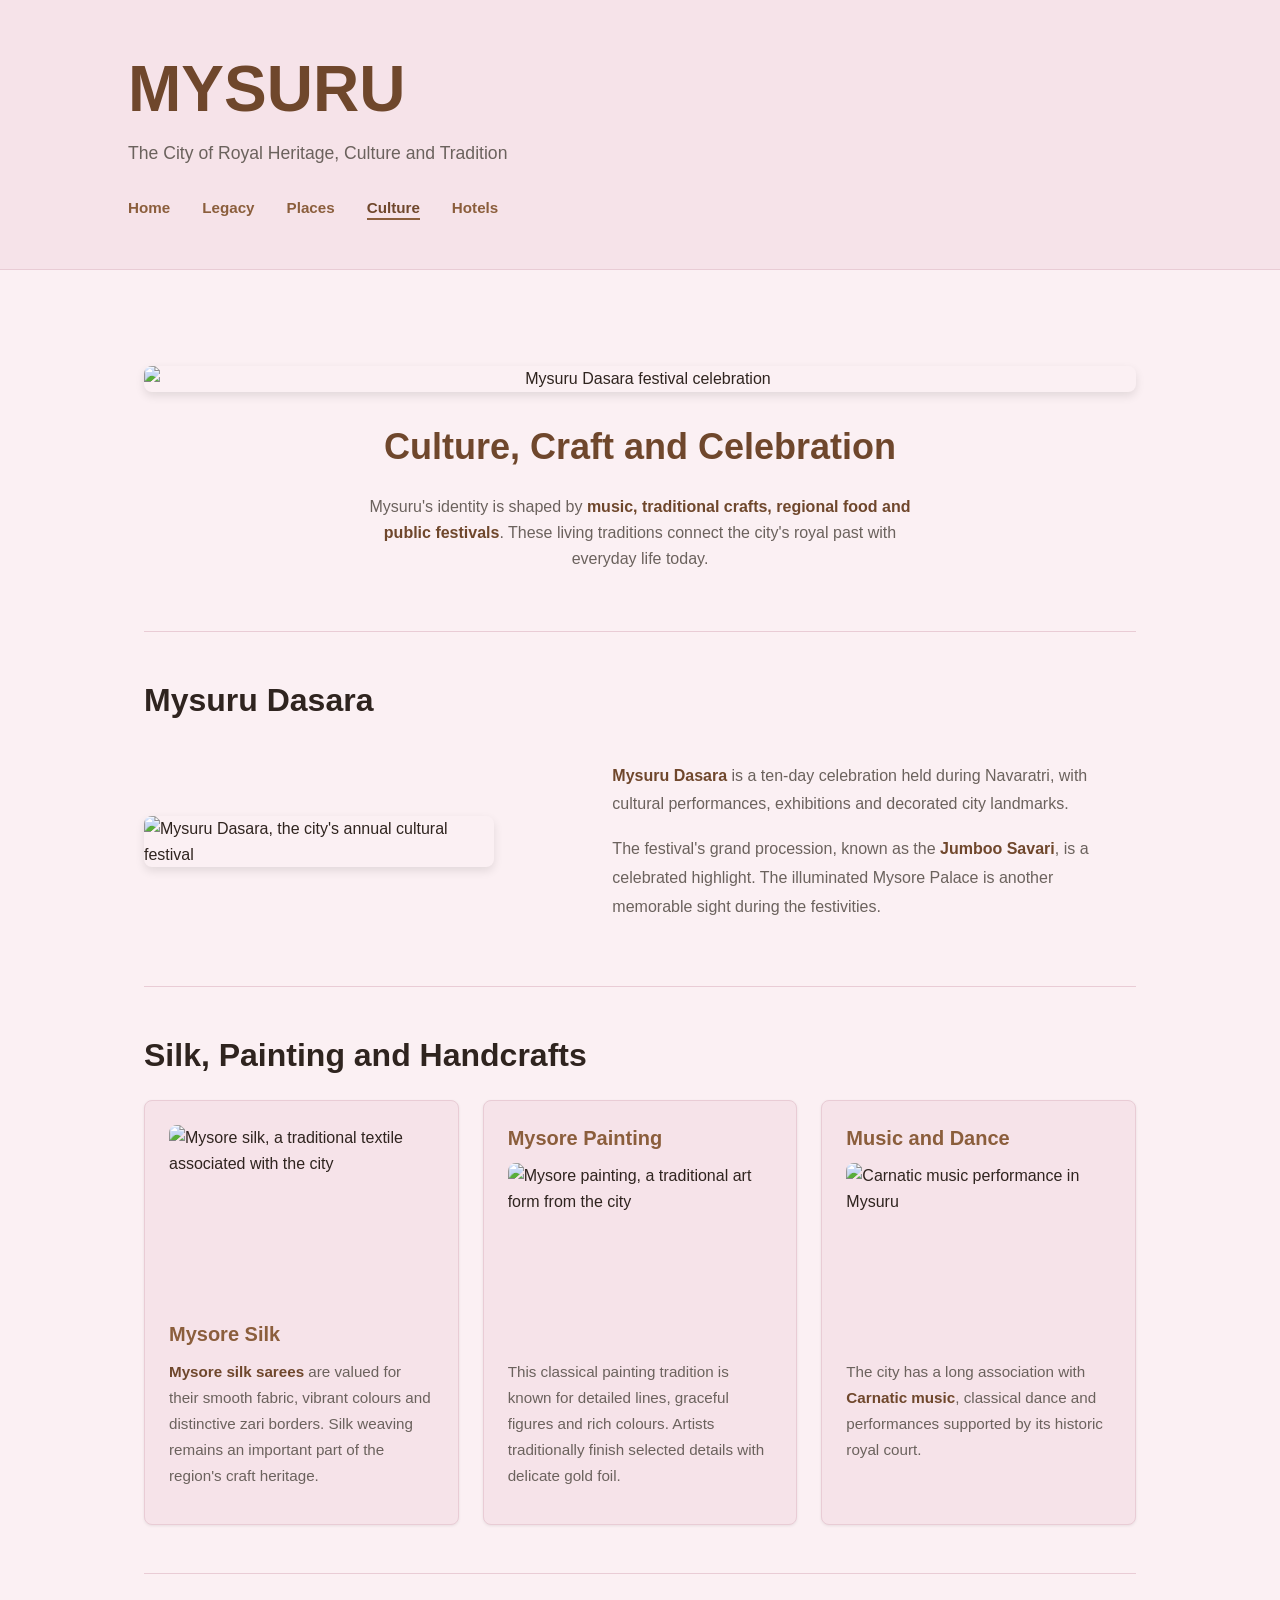
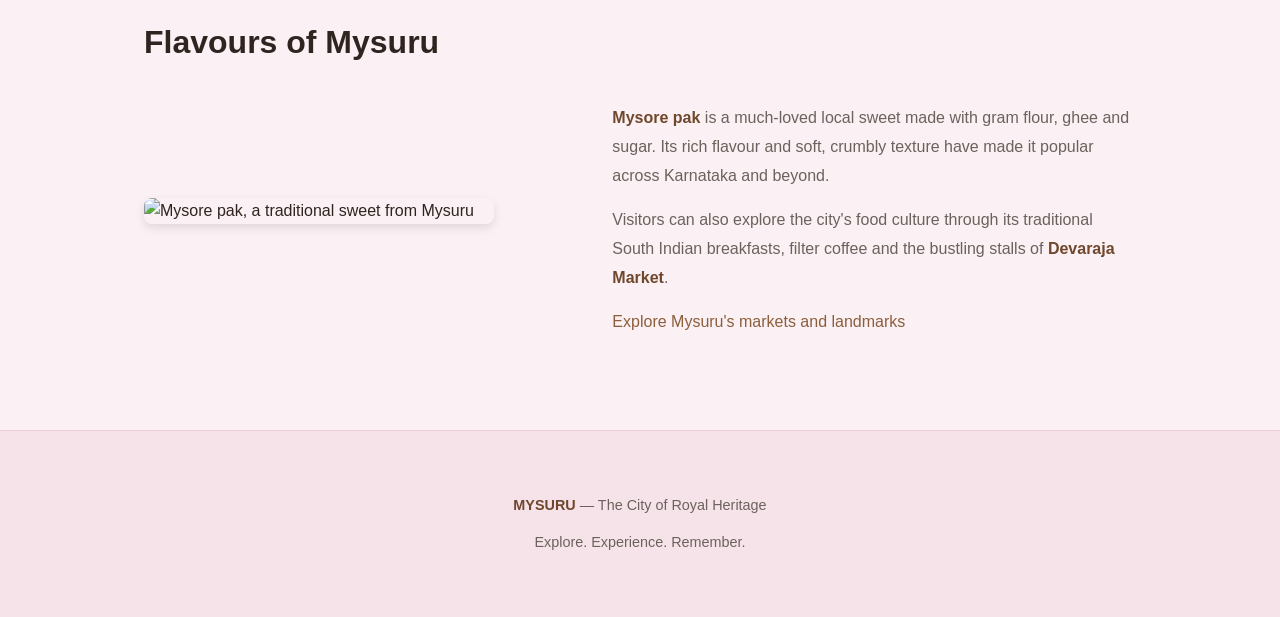
==== culture.html @ b96c1b24 "Add Mysuru website" ====
<!DOCTYPE html>
<html lang="en">

<head>
    <meta charset="UTF-8">
    <meta name="viewport" content="width=device-width, initial-scale=1.0">

    <title>Mysuru | Culture, Craft &amp; Celebration</title>

    <meta name="description"
        content="Discover Mysuru Dasara, Mysore silk, traditional painting, music and the city's famous food.">

    <link rel="stylesheet" href="style.css">
</head>

<body class="page-culture">

    <a href="#main-content" class="skip-link">
        Skip to main content
    </a>

    <header>

        <h1>MYSURU</h1>

        <p>
            The City of Royal Heritage, Culture and Tradition
        </p>

        <nav>
            <ul>
                <li><a href="index.html">Home</a></li>
                <li><a href="legacy.html">Legacy</a></li>
                <li><a href="places.html">Places</a></li>
                <li><a href="culture.html" aria-current="page">Culture</a></li>
                <li><a href="hotels.html">Hotels</a></li>
            </ul>
        </nav>

    </header>

    <main id="main-content">

        <section id="hero">

            <img src="images/dasara.jpeg"
                alt="Mysuru Dasara festival celebration">

            <h2>Culture, Craft and Celebration</h2>

            <p>
                Mysuru's identity is shaped by <strong>music, traditional
                crafts, regional food and public festivals</strong>. These
                living traditions connect the city's royal past with
                everyday life today.
            </p>

        </section>


        <section>

            <h2>Mysuru Dasara</h2>

            <div id="about">

                <img src="images/dasara.jpeg"
                    alt="Mysuru Dasara, the city's annual cultural festival">

                <div>

                    <p>
                        <strong>Mysuru Dasara</strong> is a ten-day
                        celebration held during Navaratri, with cultural
                        performances, exhibitions and decorated city
                        landmarks.
                    </p>

                    <p>
                        The festival's grand procession, known as the
                        <strong>Jumboo Savari</strong>, is a celebrated
                        highlight. The illuminated Mysore Palace is another
                        memorable sight during the festivities.
                    </p>

                </div>

            </div>

        </section>


        <section>

            <h2>Silk, Painting and Handcrafts</h2>

            <div id="projects">

                <article>

                    <img src="images/mysore-silk.jpeg"
                        alt="Mysore silk, a traditional textile associated with the city">

                    <h3>Mysore Silk</h3>

                    <p>
                        <strong>Mysore silk sarees</strong> are valued for
                        their smooth fabric, vibrant colours and distinctive
                        zari borders. Silk weaving remains an important part
                        of the region's craft heritage.
                    </p>

                </article>


                <article>

                    <h3>Mysore Painting</h3>

                    <img src="images/mysore-paintings.jpeg"
                        alt="Mysore painting, a traditional art form from the city">

                    <p>
                        This classical painting tradition is known for
                        detailed lines, graceful figures and rich colours.
                        Artists traditionally finish selected details with
                        delicate gold foil.
                    </p>

                </article>


                <article>

                    <h3>Music and Dance</h3>

                    <img src="images/carnatic-music.jpeg"
                        alt="Carnatic music performance in Mysuru"> 

                    <p>
                        The city has a long association with <strong>Carnatic
                        music</strong>, classical dance and performances
                        supported by its historic royal court.
                    </p>

                </article>

            </div>

        </section>


        <section>

            <h2>Flavours of Mysuru</h2>

            <div id="about">

                <img src="images/mysore-pak.jpeg"
                    alt="Mysore pak, a traditional sweet from Mysuru">

                <div>

                    <p>
                        <strong>Mysore pak</strong> is a much-loved local
                        sweet made with gram flour, ghee and sugar. Its rich
                        flavour and soft, crumbly texture have made it
                        popular across Karnataka and beyond.
                    </p>

                    <p>
                        Visitors can also explore the city's food culture
                        through its traditional South Indian breakfasts,
                        filter coffee and the bustling stalls of
                        <strong>Devaraja Market</strong>.
                    </p>

                    <a href="places.html">Explore Mysuru's markets and landmarks</a>

                </div>

            </div>

        </section>

    </main>


    <footer>

        <p>
            <strong>MYSURU</strong> — The City of Royal Heritage
        </p>

        <p>
            Explore. Experience. Remember.
        </p>

    </footer>

</body>

</html>
---- style.css ----
:root {
    --ink: #2f241f;
    --muted: #6b625d;
    --paper: #ffffff;
    --wash: #faf7f2;

    --accent: #8b5e3c;
    --accent-dark: #6f472c;
    --accent-light: #c89b6d;

    --highlight: #b8860b;

    --line: #e5ddd5;

    --radius: 8px;
    --space: 1rem;

    --shadow-sm: 0 1px 3px rgba(0, 0, 0, 0.08);
    --shadow-md: 0 4px 10px rgba(0, 0, 0, 0.10);

    --transition: all 200ms ease-in-out;
}


/* ------------------------------
   BASIC RESET
------------------------------ */

*,
*::before,
*::after {
    box-sizing: border-box;
}


body {
    margin: 0;

    font-family: -apple-system, BlinkMacSystemFont,
        "Segoe UI", Roboto, "Helvetica Neue", Arial, sans-serif;

    font-size: 1rem;
    line-height: 1.6;

    color: var(--ink);
    background-color: var(--page-bg, var(--paper));
}


.page-home {
    --page-bg: #f3f6fa;
    --wash: #eaf0f7;
    --line: #d6e0eb;
}


.page-legacy {
    --page-bg: #fbf4e8;
    --wash: #f3e6cd;
    --line: #e5d4b6;
}


.page-places {
    --page-bg: #eff7f1;
    --wash: #e1efe4;
    --line: #cfe1d4;
}


.page-culture {
    --page-bg: #fbf0f3;
    --wash: #f6e3e9;
    --line: #e9ccd5;
}


.page-hotels {
    --page-bg: #eef6f8;
    --wash: #dfedf1;
    --line: #c9dfe5;
}


/* ------------------------------
   HEADINGS
------------------------------ */

h1,
h2,
h3 {
    margin: 0;
    font-weight: 700;
    line-height: 1.3;
}


h1 {
    font-size: clamp(2.5rem, 8vw, 4rem);
    margin-bottom: 0.5rem;
}


h2 {
    font-size: 2rem;
    margin-bottom: 1.5rem;
}


h3 {
    font-size: 1.25rem;
    margin-bottom: 0.75rem;
}


/* ------------------------------
   LINKS
------------------------------ */

a {
    color: var(--accent);
    text-decoration: none;

    transition: var(--transition);
}


a:hover {
    color: var(--accent-dark);
    text-decoration: underline;
    text-underline-offset: 4px;
}


/* ------------------------------
   IMAGES
------------------------------ */

img {
    max-width: 100%;
    height: auto;
    display: block;

    border-radius: var(--radius);
}


/* ------------------------------
   SKIP LINK
------------------------------ */

.skip-link {
    position: absolute;

    top: -4rem;
    left: var(--space);

    padding: 0.75rem 1rem;

    color: var(--paper);
    background-color: var(--ink);

    border-radius: var(--radius);
}


.skip-link:focus {
    top: var(--space);
}


/* ------------------------------
   HEADER
------------------------------ */

header {
    padding: 3rem max(var(--space), calc((100% - 64rem) / 2));

    background-color: var(--wash);

    border-bottom: 1px solid var(--line);
}


header h1 {
    color: var(--accent-dark);
}


header > p {
    max-width: 60ch;

    margin: 0.5rem 0 0;

    color: var(--muted);
    font-size: 1.1rem;
}


/* ------------------------------
   NAVIGATION
------------------------------ */

nav ul {
    display: flex;
    flex-wrap: wrap;

    gap: 1rem 2rem;

    margin: 1.75rem 0 0;
    padding: 0;

    list-style: none;
}


nav a {
    font-weight: 600;
    font-size: 0.95rem;

    position: relative;
}


nav a::after {
    content: "";

    position: absolute;

    bottom: -4px;
    left: 0;

    width: 0;
    height: 2px;

    background-color: var(--accent);

    transition: width 200ms ease-in-out;
}


nav a:hover::after {
    width: 100%;
}


.page-home nav a[href="index.html"],
.page-legacy nav a[href="legacy.html"],
.page-places nav a[href="places.html"],
.page-culture nav a[href="culture.html"],
.page-hotels nav a[href="hotels.html"] {
    color: var(--accent-dark);
    font-weight: 700;
}


.page-home nav a[href="index.html"]::after,
.page-legacy nav a[href="legacy.html"]::after,
.page-places nav a[href="places.html"]::after,
.page-culture nav a[href="culture.html"]::after,
.page-hotels nav a[href="hotels.html"]::after {
    width: 100%;
}


/* ------------------------------
   MAIN
------------------------------ */

main {
    max-width: 64rem;

    margin: 0 auto;

    padding: 3rem var(--space);
}


/* ------------------------------
   SECTIONS
------------------------------ */

section {
    padding: 3rem 0;

    border-bottom: 1px solid var(--line);
}


section:last-child {
    border-bottom: none;
}


section > p {
    max-width: 70ch;
    color: var(--muted);
}


/* ------------------------------
   HERO
------------------------------ */

#hero {
    text-align: center;
}


#hero img {
    width: 100%;
    max-height: 420px;

    object-fit: cover;

    margin-bottom: 2rem;

    box-shadow: var(--shadow-md);
}


#hero h2 {
    color: var(--accent-dark);
    font-size: 2.25rem;
}


#hero p {
    max-width: 65ch;

    margin: 0.75rem auto;

    color: var(--muted);
}


.page-intro {
    max-width: 70ch;
    margin: 0 0 1.5rem;
    color: var(--muted);
}


strong {
    color: var(--accent-dark);
}


/* ------------------------------
   ABOUT / LEGACY
------------------------------ */

#about {
    display: grid;

    grid-template-columns: 1fr 1.2fr;

    gap: 2rem;

    align-items: center;
}


#about img {
    width: 100%;
    max-width: 350px;

    box-shadow: var(--shadow-md);
}


#about p {
    color: var(--muted);

    line-height: 1.8;
}


/* ------------------------------
   CONTENT CARDS
------------------------------ */

#projects {
    display: grid;

    gap: 1.5rem;

    grid-template-columns:
        repeat(auto-fit, minmax(220px, 1fr));
}


article {
    padding: 1.5rem;

    background-color: var(--wash);

    border: 1px solid var(--line);

    border-radius: var(--radius);

    box-shadow: var(--shadow-sm);

    transition: var(--transition);
}


article:hover {
    border-color: var(--accent-light);

    box-shadow: var(--shadow-md);

    transform: translateY(-2px);
}


article img {
    width: 100%;
    height: 180px;

    object-fit: cover;

    margin-bottom: 1rem;
}


article h3 {
    color: var(--accent);
}


article p {
    color: var(--muted);

    font-size: 0.95rem;

    line-height: 1.7;

    margin: 0.75rem 0;
}


article a {
    display: inline-block;

    margin-top: 0.75rem;

    font-weight: 600;
}


/* ------------------------------
   SKILLS / MORE PLACES
------------------------------ */

#skills ul {
    display: grid;

    grid-template-columns:
        repeat(auto-fit, minmax(180px, 1fr));

    gap: 1rem;

    margin: 0;
    padding: 0;

    list-style: none;
}


#skills li {
    padding: 1rem;

    text-align: center;

    font-weight: 600;

    background-color: var(--wash);

    border: 1px solid var(--line);

    border-radius: var(--radius);

    transition: var(--transition);
}


#skills li:hover {
    background-color: #f5eee7;

    border-color: var(--accent);

    box-shadow: var(--shadow-sm);
}


/* ------------------------------
   STATUS
------------------------------ */

.status {
    display: inline-block;

    padding: 0.25rem 0.75rem;

    color: var(--paper);

    background-color: var(--accent);

    border-radius: var(--radius);

    font-size: 0.85rem;

    font-weight: 600;
}


.photo-credit {
    margin-top: 1rem;
    font-size: 0.8rem;
}


/* ------------------------------
   TABLE
------------------------------ */

.table-wrap {
    overflow-x: auto;

    border: 1px solid var(--line);

    border-radius: var(--radius);
}


table {
    width: 100%;

    border-collapse: collapse;
}


caption {
    padding: 1rem;

    text-align: left;

    font-weight: 700;

    color: var(--ink);
}


th,
td {
    padding: 1rem;

    text-align: left;

    border-bottom: 1px solid var(--line);
}


th {
    background-color: var(--wash);

    font-weight: 700;
}


tbody tr:hover {
    background-color: #faf5ef;
}


/* ------------------------------
   FOCUS
------------------------------ */

:focus-visible {
    outline: 3px solid var(--accent-light);

    outline-offset: 3px;
}


/* ------------------------------
   FOOTER
------------------------------ */

footer {
    padding: 3rem var(--space);

    text-align: center;

    color: var(--muted);

    background-color: var(--wash);

    border-top: 1px solid var(--line);

    font-size: 0.9rem;
}


footer strong {
    color: var(--accent-dark);
}


/* ------------------------------
   MOBILE
------------------------------ */

@media (max-width: 768px) {

    header {
        padding: 2rem var(--space);
    }


    nav ul {
        gap: 0.75rem 1.25rem;

        margin-top: 1rem;
    }


    main {
        padding: 2rem var(--space);
    }


    section {
        padding: 2rem 0;
    }


    h1 {
        font-size: 2.5rem;
    }


    h2 {
        font-size: 1.6rem;
    }


    #about {
        grid-template-columns: 1fr;
    }


    #about img {
        max-width: 100%;
    }


    #hero h2 {
        font-size: 1.8rem;
    }


    article {
        padding: 1.25rem;
    }


    #skills ul {
        grid-template-columns: 1fr;
    }


    th,
    td {
        padding: 0.75rem;

        font-size: 0.9rem;
    }
}
/* ------------------------------
   FEEDBACK FORM
------------------------------ */

form {
    max-width: 600px;
    margin-top: 2rem;
}

label {
    display: block;
    margin-top: 1rem;
    margin-bottom: 0.5rem;
    font-weight: 600;
}

input,
textarea,
select {
    width: 100%;
    padding: 0.75rem;
    font-family: inherit;
    font-size: 1rem;

    border: 1px solid var(--line);
    border-radius: var(--radius);
    background-color: var(--paper);
}

textarea {
    height: 150px;
    resize: vertical;
}

button {
    margin-top: 1.5rem;
    padding: 0.75rem 1.5rem;

    color: var(--paper);
    background-color: var(--accent);

    border: none;
    border-radius: var(--radius);

    font-size: 1rem;
    font-weight: 600;

    cursor: pointer;
}

button:hover {
    background-color: var(--accent-dark);
}
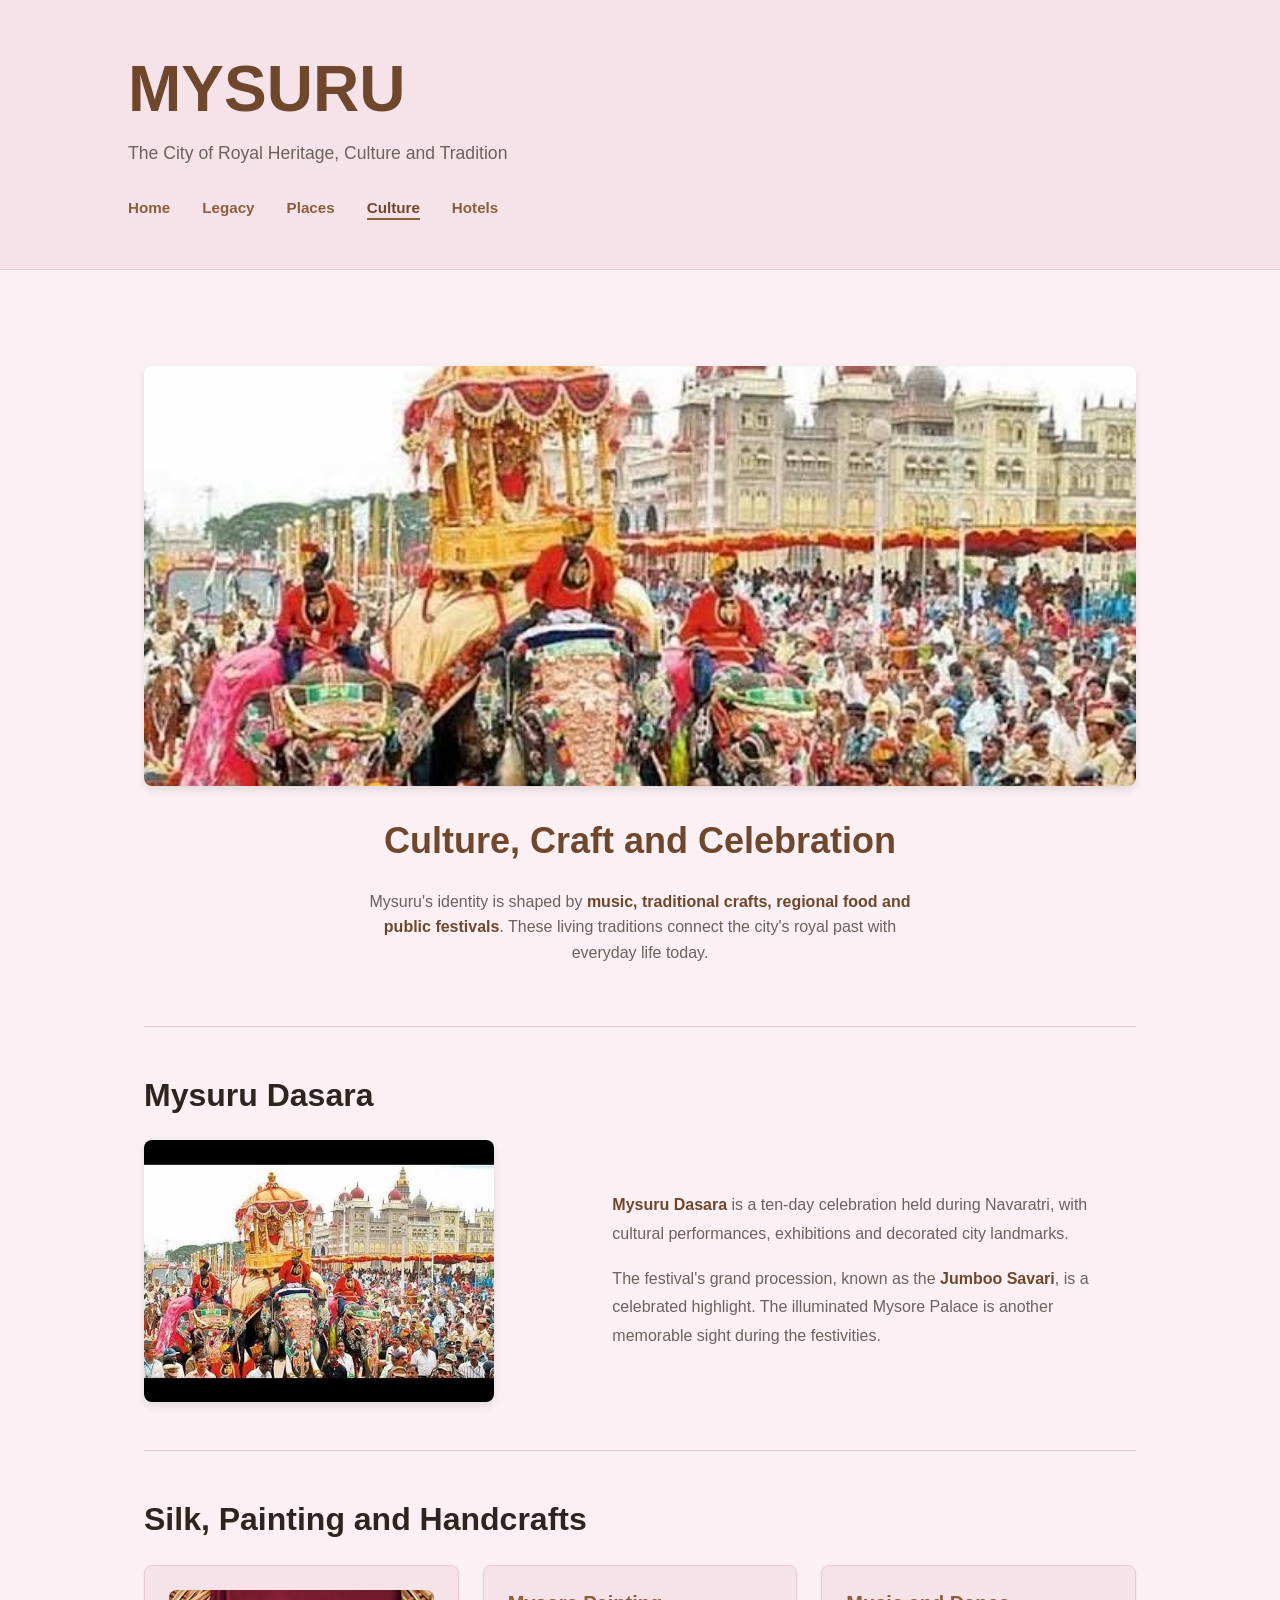
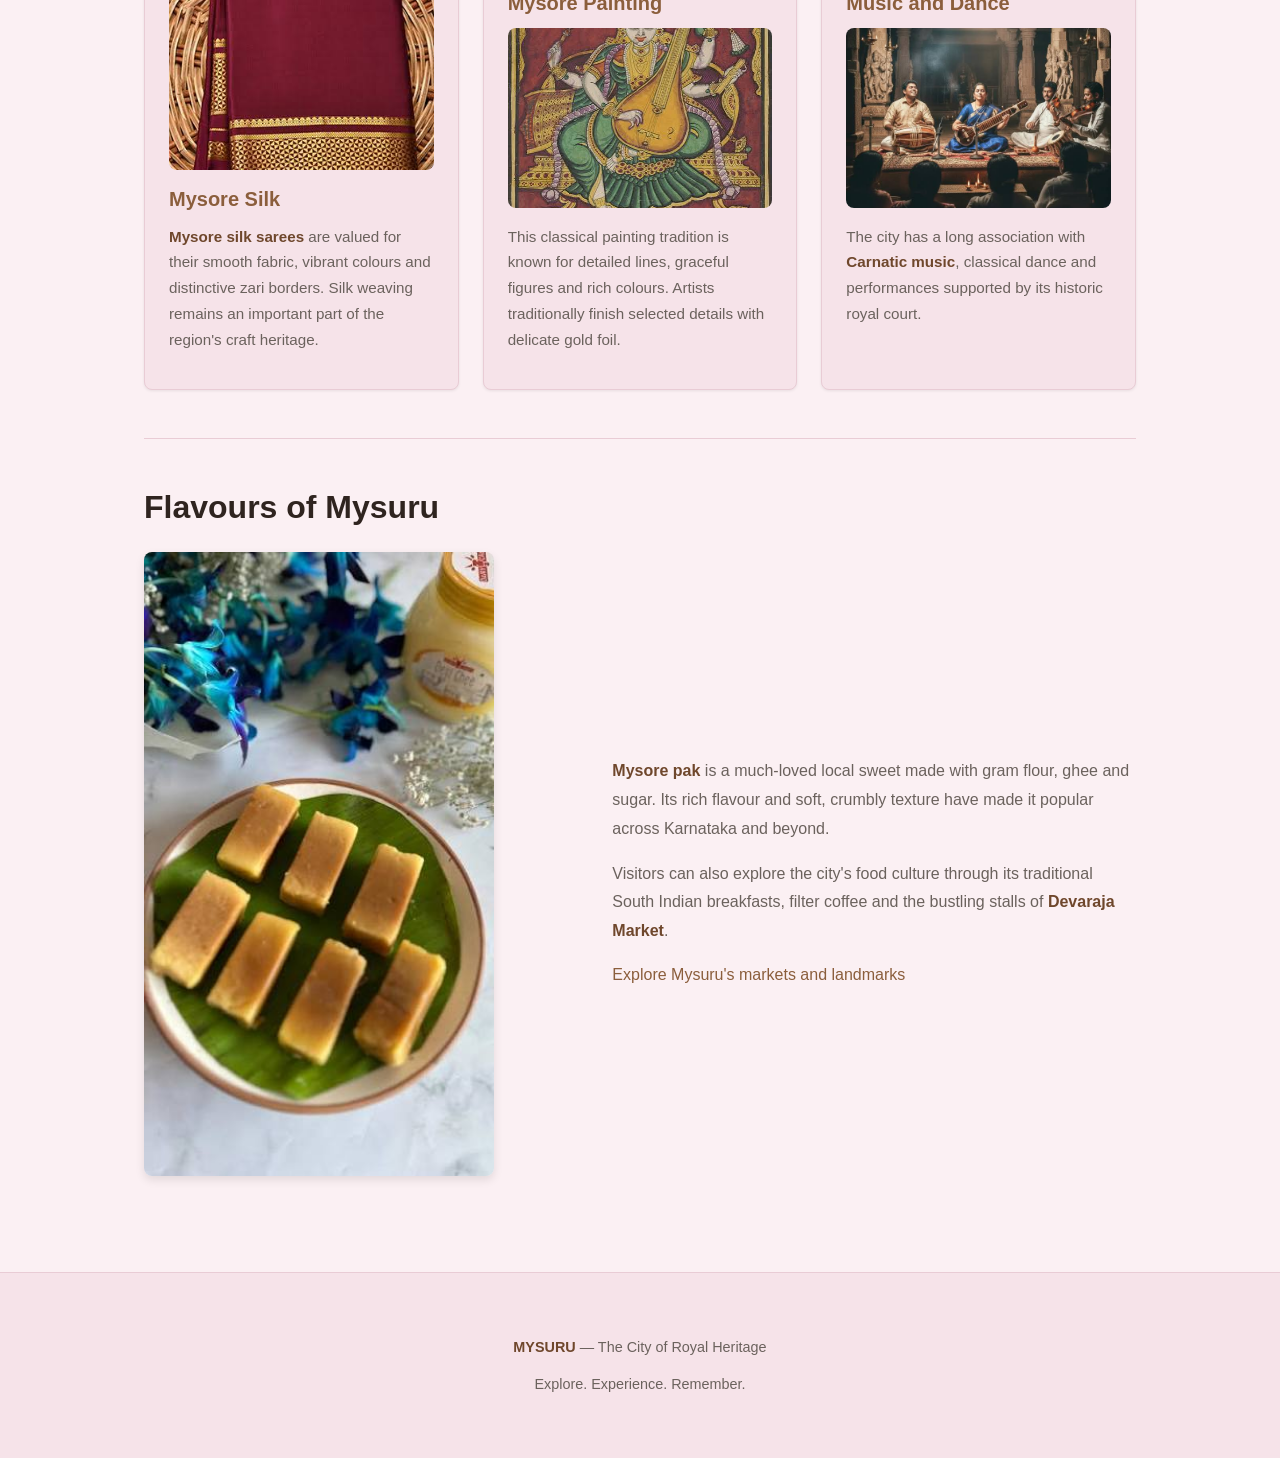
==== commit 2fbe3e2b: "Fix image paths" ====
--- a/culture.html
+++ b/culture.html
@@ -43,7 +43,7 @@
 
         <section id="hero">
 
-            <img src="images/dasara.jpeg"
+            <img src="IMAGES/dasara.jpeg"
                 alt="Mysuru Dasara festival celebration">
 
             <h2>Culture, Craft and Celebration</h2>
@@ -64,7 +64,7 @@
 
             <div id="about">
 
-                <img src="images/dasara.jpeg"
+                <img src="IMAGES/dasara.jpeg"
                     alt="Mysuru Dasara, the city's annual cultural festival">
 
                 <div>
@@ -98,7 +98,7 @@
 
                 <article>
 
-                    <img src="images/mysore-silk.jpeg"
+                    <img src="IMAGES/mysore-silk.jpeg"
                         alt="Mysore silk, a traditional textile associated with the city">
 
                     <h3>Mysore Silk</h3>
@@ -117,7 +117,7 @@
 
                     <h3>Mysore Painting</h3>
 
-                    <img src="images/mysore-paintings.jpeg"
+                    <img src="IMAGES/mysore-paintings.jpeg"
                         alt="Mysore painting, a traditional art form from the city">
 
                     <p>
@@ -134,7 +134,7 @@
 
                     <h3>Music and Dance</h3>
 
-                    <img src="images/carnatic-music.jpeg"
+                    <img src="IMAGES/carnatic-music.jpeg"
                         alt="Carnatic music performance in Mysuru"> 
 
                     <p>
@@ -156,7 +156,7 @@
 
             <div id="about">
 
-                <img src="images/mysore-pak.jpeg"
+                <img src="IMAGES/mysore-pak.jpeg"
                     alt="Mysore pak, a traditional sweet from Mysuru">
 
                 <div>
